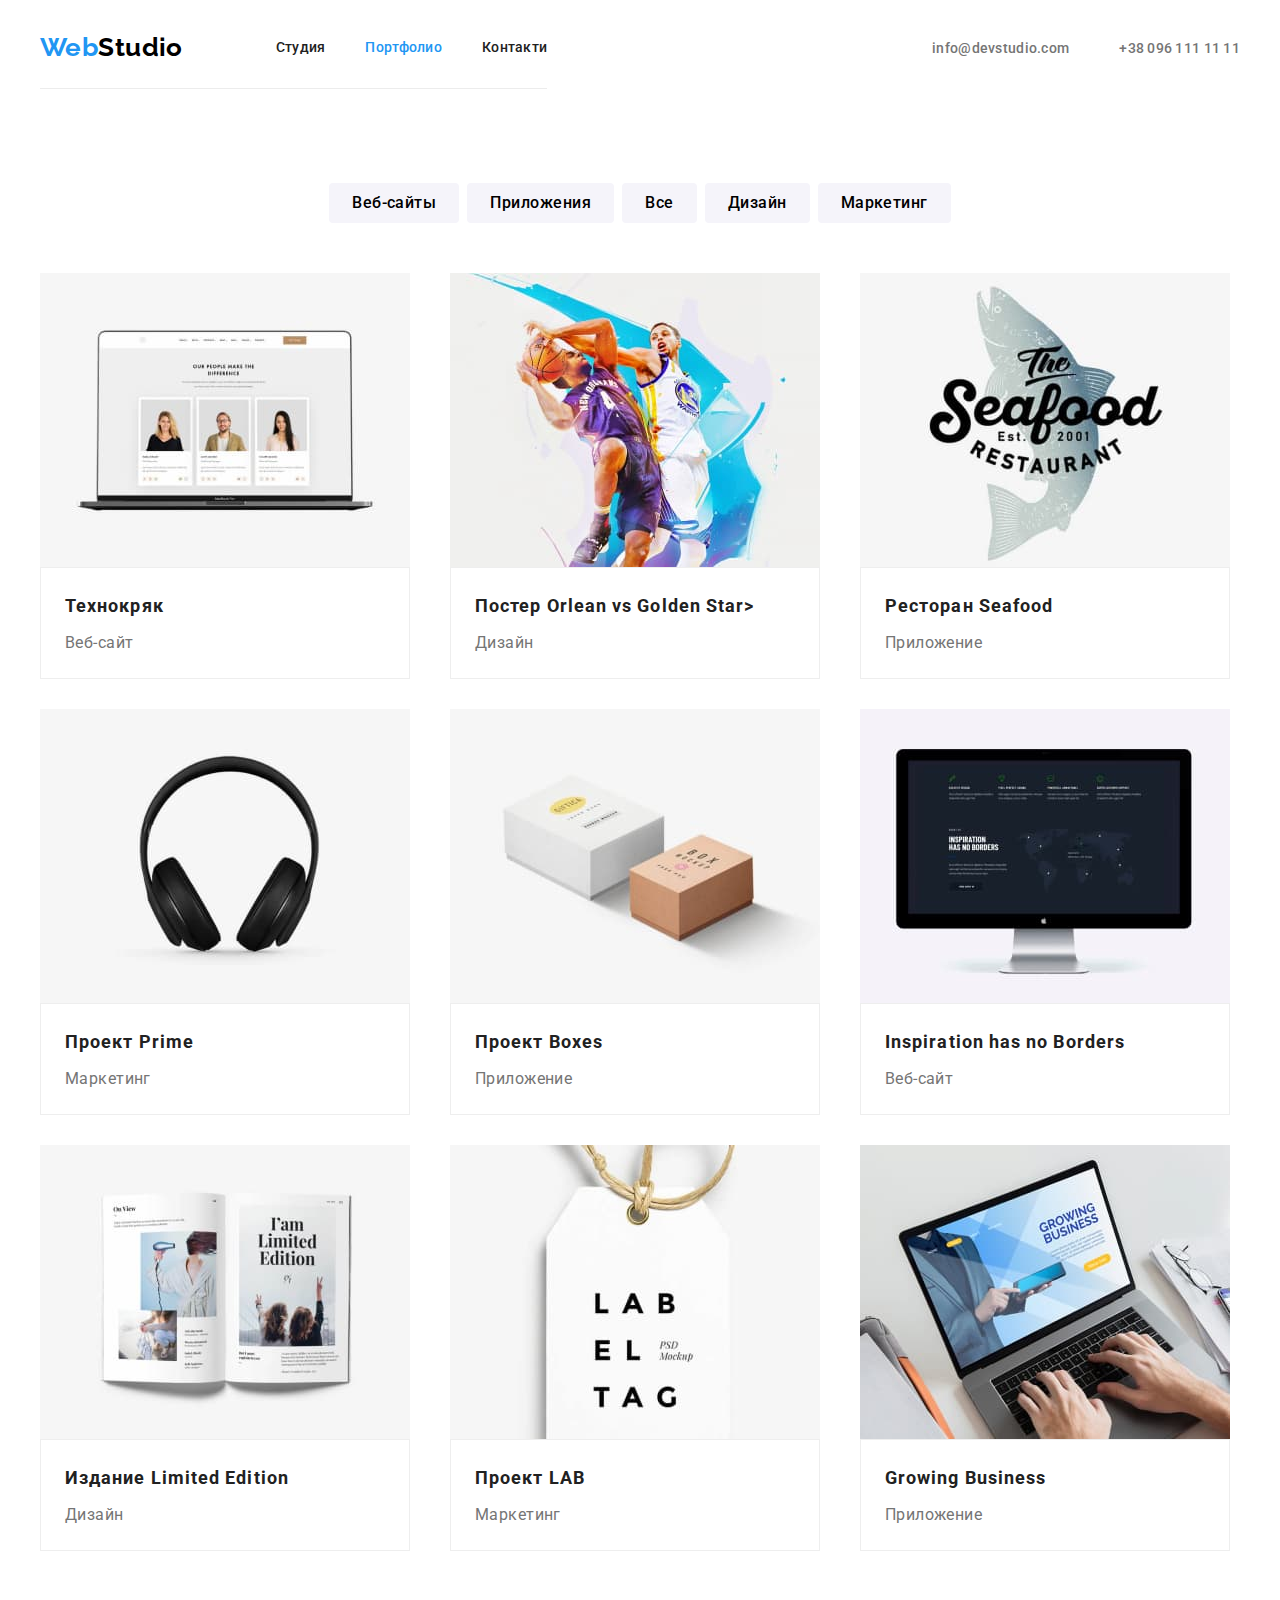
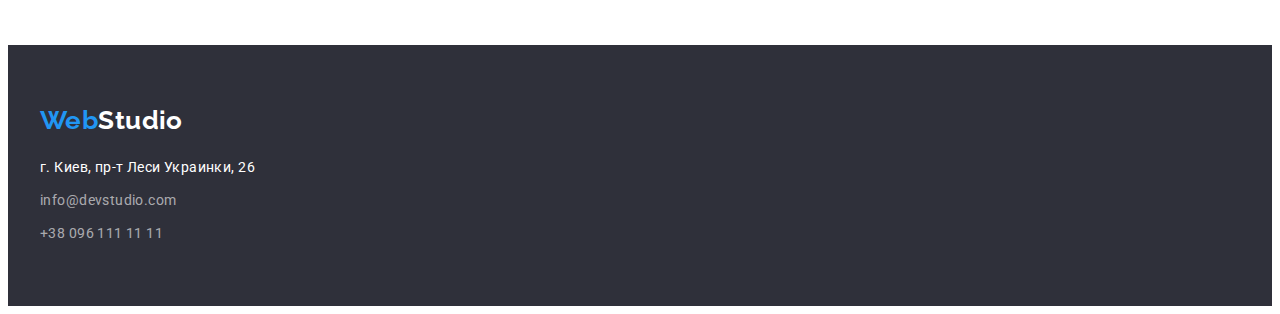
==== portfolio.html @ 9625bd76 "создает фоновьіе изображения" ====
<!DOCTYPE html>
<html lang="ru">
  <head>
    <meta charset="UTF-8" />
    <meta http-equiv="X-UA-Compatible" content="IE=edge" />
    <meta name="viewport" content="width=, initial-scale=1.0" />
    <title>Портфоліо</title>
    <link
      href="https://fonts.googleapis.com/css2?family=Raleway:wght@700&family=Roboto:wght@400;500;700;900&display=swap"
      rel="stylesheet"
    />
    <link
      rel="stylesheet"
      href="https://cdnjs.cloudflare.com/ajax/libs/modern-normalize/1.1.0/modern-normalize.min.css"
      integrity="sha512-wpPYUAdjBVSE4KJnH1VR1HeZfpl1ub8YT/NKx4PuQ5NmX2tKuGu6U/JRp5y+Y8XG2tV+wKQpNHVUX03MfMFn9Q=="
      crossorigin="anonymous"
      referrerpolicy="no-referrer"
    />
    <link rel="stylesheet" href="./css/styles.css" />
  </head>

  <body>
    <!--навігація сайту-->

    <header>
      <div class="container main-nav">
        <nav class="header">
          <a href="/" class="logo">Web<span class="logo-dark">Studio</span> </a>
          <ul class="site-nav list">
            <li class="item"><a href="./index.html" class="link">Студия</a></li>
            <li class="item">
              <a href="./portfolio.html" class="link current">Портфолио</a>
            </li>
            <li class="item"><a href="#" class="link">Контакти</a></li>
          </ul>
        </nav>

        <ul class="contacts list">
          <li class="item">
            <a href="mailto:info@devstudio.com" class="link"
              >info@devstudio.com</a
            >
          </li>
          <li class="item">
            <a href="tel:+380961111111" class="link">+38 096 111 11 11</a>
          </li>
        </ul>
      </div>
    </header>

    <main>
      <section class="section">
        <div class="container">
          <h1 class="visually-hidden">Портфолио</h1>
          <ul class="button-list list">
            <li class="button-item">
              <button type="button" class="button">Веб-сайты</button>
            </li>
            <li class="button-item">
              <button type="button" class="button">Приложения</button>
            </li>
            <li class="button-item">
              <button type="button" class="button">Все</button>
            </li>
            <li class="button-item">
              <button type="button" class="button">Дизайн</button>
            </li>
            <li class="button-item">
              <button type="button" class="button">Маркетинг</button>
            </li>
          </ul>

          <ul class="gallery list">
            <li class="card-item">
              <article class="card">
                <a href="">
                  <img src="./images/techno.jpg" alt="Ноутбук" width="370" />
                  <div class="card-text">
                    <h2 class="gallery-title">Технокряк</h2>
                    <p class="gallery-item">Веб-сайт</p>
                  </div>
                </a>
              </article>
            </li>

            <li class="card-item">
              <article class="card">
                <a href=""
                  ><img
                    src="./images/poster.jpg"
                    alt="Парни играют в баскетбол"
                    width="370"
                  />
                  <div class="card-text">
                    <h2 class="gallery-title">
                      Постер<span lang="en"> Orlean vs Golden Star></span>
                    </h2>
                    <p class="gallery-item">Дизайн</p>
                  </div>
                </a>
              </article>
            </li>

            <li class="card-item">
              <article class="card">
                <a href="">
                  <img src="./images/restoran.jpg" alt="Рыбка" width="370" />
                  <div class="card-text">
                    <h2 class="gallery-title">
                      Ресторан <span lang="en"> Seafood </span>
                    </h2>
                    <p class="gallery-item">Приложение</p>
                  </div>
                </a>
              </article>
            </li>

            <li class="card-item">
              <article class="card">
                <a href="">
                  <img src="./images/prime.jpg" alt="Наушники" width="370" />
                  <div class="card-text">
                    <h2 class="gallery-title">
                      Проект <span lang="en"> Prime </span>
                    </h2>
                    <p class="gallery-item">Маркетинг</p>
                  </div>
                </a>
              </article>
            </li>

            <li class="card-item">
              <article class="card">
                <a href="">
                  <img src="./images/boxes.jpg" alt="Коробки" width="370" />
                  <div class="card-text">
                    <h2 class="gallery-title">
                      Проект <span lang="en">Boxes</span>
                    </h2>
                    <p class="gallery-item">Приложение</p>
                  </div>
                </a>
              </article>
            </li>

            <li class="card-item">
              <article class="card">
                <a href="">
                  <img
                    src="./images/inspiration.jpg"
                    alt="Монитор"
                    width="370"
                  />
                  <div class="card-text">
                    <h2 class="gallery-title" lang="en">
                      Inspiration has no Borders
                    </h2>
                    <p class="gallery-item">Веб-сайт</p>
                  </div>
                </a>
              </article>
            </li>

            <li class="card-item">
              <article class="card">
                <a href="">
                  <img src="./images/limited.jpg" alt="Журнал" width="370" />
                  <div class="card-text">
                    <h2 class="gallery-title">
                      Издание <span lang="en">Limited Edition </span>
                    </h2>
                    <p class="gallery-item">Дизайн</p>
                  </div>
                </a>
              </article>
            </li>

            <li class="card-item">
              <article class="card">
                <a href="">
                  <img src="./images/lab.jpg" alt="Этикетка" width="370" />
                  <div class="card-text">
                    <h2 class="gallery-title">
                      Проект <span lang="en">LAB</span>
                    </h2>
                    <p class="gallery-item">Маркетинг</p>
                  </div>
                </a>
              </article>
            </li>

            <li class="card-item">
              <article class="card">
                <a href="">
                  <img src="./images/growing.jpg" alt="Ноутбук" width="370" />
                  <div class="card-text">
                    <h2 class="gallery-title" lang="en">Growing Business</h2>
                    <p class="gallery-item">Приложение</p>
                  </div>
                </a>
              </article>
            </li>
          </ul>
        </div>
      </section>
    </main>

    <!--футер контактні дані-->
    <footer class="footer">
      <div class="container">
        <a href="/" class="logo-footer"
          >Web<span class="logo-light">Studio</span></a
        >
        <address>
          <ul class="list">
            <li class="address-item">
              <a class="map" href=""> г. Киев, пр-т Леси Украинки, 26</a>
            </li>
            <li class="address-item">
              <a class="link-footer" href="mailto:info@devstudio.com"
                >info@devstudio.com</a
              >
            </li>
            <li class="address-item">
              <a class="link-footer" href="tel:+380961111111"
                >+38 096 111 11 11</a
              >
            </li>
          </ul>
        </address>
      </div>
    </footer>
  </body>
</html>
---- css/styles.css ----
:root {
  --primary-color-text: #757575;
  --color-accent: #2196f3;
  --color-title: #212121;
  --bgc-dark: #2f303a;
  --bgc-light: #f5f4fa;
  --bgc-wight: #ffffff;
  --backdown-tipical: 94px;
  --card-set-gap: 30px;
}

body {
  font-family: "Roboto", sans-serif;
  color: var(--primary-color-text);
  font-size: 14px;
  line-height: 1.71;
  letter-spacing: 0.03em;
}

/*---- утилитьі------*/
.list {
  list-style: none;
  text-decoration: none;
}

a {
  text-decoration: none;
  display: inline-block;
}

h1,
h2,
h3,
li,
p {
  margin: 0;
}

ul {
  margin: 0;
  padding-left: 0;
}

img {
  display: block;
  max-width: 100%;
  height: auto;
}

/*-----header ------ */

.container {
  width: 1200px;
  padding-left: 15px;
  padding-right: 15px;
  margin-left: auto;
  margin-right: auto;
}

.section {
  padding-top: var(--backdown-tipical);
  padding-bottom: var(--backdown-tipical);
}

.logo {
  font-family: "Raleway";
  font-weight: 700;
  font-size: 26px;
  line-height: 1.19;

  padding-top: 24px;
  padding-bottom: 25px;
  margin-right: 93px;

  display: inline-block;

  color: var(--color-accent);
}

.logo-dark {
  color: #000000;
}

.header .link.current {
  color: var(--color-accent);
}

.header {
  display: flex;
  margin-right: auto;
  border-bottom: 1px solid #ececec;
}

.main-nav,
.site-nav {
  display: flex;
  align-items: center;
}

.site-nav .item:not(:last-child) {
  margin-right: 40px;
}

.site-nav .link {
  font-weight: 500;
  font-size: 14px;
  line-height: 1.2;
  letter-spacing: 0.02em;
  color: var(--color-title);
}

.site-nav .link:hover,
.site-nav .link:focus {
  color: var(--color-accent);
}

.contacts {
  display: flex;
  align-items: center;
}

.contacts .item:not(:last-child) {
  margin-right: 50px;
}

.contacts .item {
  /* vertical-align: sub; */
  align-items: center;
}

.contacts .link {
  display: inline-flex;
  /* align-items: center; */
  /* vertical-align: sub; */

  font-weight: 500;
  font-size: 14px;
  line-height: 1.14;
  letter-spacing: 0.02em;

  color: var(--primary-color-text);
}

.contacts .link:hover,
.contacts .link:focus {
  color: var(--color-accent);
}

.icon-mail::before {
  content: "";
  width: 16px;
  height: 12px;
  margin-right: 10px;
  background-image: url(../images/mail.svg);
  background-size: contain;
}

.icon-tel::before {
  content: "";
  width: 10px;
  height: 16px;
  margin-right: 9px;
  background-image: url(../images/tel.svg);
  background-size: contain;
}
/*-----HERO------------*/
.hero {
  background-color: var(--bgc-dark);
  text-align: center;
  padding-top: 200px;
  padding-bottom: 200px;
  background-image: linear-gradient(
      to right,
      rgba(47, 48, 58, 0.4),
      rgba(47, 48, 58, 0.4)
    ),
    url("../images/hero-img.jpg ");
  background-position: center;
  background-size: cover;
}

.hero-title {
  font-weight: 900;
  font-size: 44px;
  line-height: 1.36;
  letter-spacing: 0.06em;
  text-transform: uppercase;

  width: 696px;
  margin: auto;

  color: #ffffff;
}

.btn {
  background: var(--color-accent);
  border: 1px solid transparent;

  font-weight: 700;
  font-size: 16px;
  line-height: 1.87;
  letter-spacing: 0.06em;

  min-width: 200px;
  height: 50px;
  box-shadow: 0px 4px 4px rgba(0, 0, 0, 0.15);
  border-radius: 4px;
  padding: 10px 34px;
  margin-top: 30px;

  color: #ffffff;
  cursor: pointer;
}

.btn:hover,
.btn:focus {
  background-color: rgb(24, 140, 232);
}

.section-title {
  font-weight: 700;
  font-size: 36px;
  line-height: 1.17;
  letter-spacing: 0.03em;
  text-align: center;
  margin-bottom: 50px;

  color: var(--color-title);
}

.work {
  /* margin-top: 50px; */
  display: flex;
  /* margin-left: -30px;
  margin-top: -30px; */
}

.work-item {
  margin-right: 30px;
}

.visually-hidden {
  position: absolute;
  clip: rect(0 0 0 0);
  width: 1px;
  height: 1px;
  margin: -1px;
  border: 0;
  padding: 0;
}

/*-------- preference -----------*/
.preference {
  padding-left: 0;
  display: flex;
  justify-content: space-between;
}

.no-padding {
  padding-top: calc(-1 * var(--backdown-tipical));
}

.preference-title {
  font-weight: 700;
  font-size: 14px;
  line-height: 1.14;
  text-transform: uppercase;
  padding-bottom: 10px;

  color: var(--color-title);
}

.preference-title::before {
  display: block;
  content: "";
  height: 120px;
  background-size: 70px;
  background-position: center;
  background-repeat: no-repeat;
  margin-bottom: 30px;
  background-color: #f5f4fa;
}

.icon-antenna::before {
  background-image: url(../images/antenna-1.svg);
}

.icon-clock::before {
  background-image: url(../images/clock.svg);
}

.icon-vect::before {
  background-image: url(../images/Vector.svg);
}

.icon-astr::before {
  background-image: url(../images/astronaut.svg);
}

.preference-item {
  max-width: 270px;
}

/*-------- team ------------*/

.team {
  /* text-align: center; */
  display: flex;
}

.team > .teacher:not(:last-child) {
  margin-right: 30px;
  /* flex-basis: calc(100% / 4 - var(--card-set-gap)); */
}

.team-section {
  background-color: #f5f4fa;
}

.team-title {
  font-weight: 500;
  font-size: 16px;
  line-height: 1.18;
  letter-spacing: 0.03em;

  color: var(--color-title);
}

.team-item {
  font-size: 16px;
  line-height: 1.18;
  letter-spacing: 0.03em;

  color: var(--primary-color-text);

  margin-top: 10px;
  /* margin-bottom: 16px; */
}

/* .team-item::after {
  display: block;
  content: "";
  height: 44px;
  background-color: orchid;
} */

.icon-fb::after {
  background-image: url(../images/);
}

.team-text {
  padding-top: var(--card-set-gap);
  padding-bottom: var(--card-set-gap);
}

/*-------- footer ---------*/

.footer {
  background-color: var(--bgc-dark);
  padding-top: 60px;
  padding-bottom: 60px;
}

.logo-light {
  color: #ffffff;
}

.logo-footer {
  font-family: "Raleway";
  font-weight: 700;
  font-size: 26px;
  line-height: 1.19;

  display: inline-block;
  color: var(--color-accent);
  margin-bottom: 20px;
}

address {
  font-style: normal;
}

.map {
  color: #ffffff;
}

.address-item {
  margin-bottom: 9px;
}

.address-item:last-child {
  margin-bottom: 0;
}

.link-footer {
  color: rgba(255, 255, 255, 0.6);
}

.link-footer:hover,
.link-footer:focus {
  color: #ffffff;
}

/*-------- portfolio ---------*/

.button {
  font-family: "Roboto", sans-serif;
  font-weight: 500;
  font-size: 16px;
  line-height: 1.63;
  letter-spacing: 0.03em;

  border: 1px solid transparent;
  border-radius: 4px;
  min-width: 73px;
  padding: 6px 22px;
  background: #f5f4fa;

  cursor: pointer;
}

.button:hover,
.button:focus {
  background: #2196f3;
  color: #ffffff;
}

.button-item {
  margin-right: 8px;
}

.button-item:last-child {
  margin-right: 0;
}

.button-list {
  display: flex;
  flex-wrap: wrap;
  justify-content: center;
  margin-bottom: 50px;
}

.gallery-title {
  font-weight: 700;
  font-size: 18px;
  line-height: 2;

  letter-spacing: 0.06em;

  color: var(--color-title);
}
.gallery-item {
  font-size: 16px;
  line-height: 1.88;
  margin-top: 4px;

  color: var(--primary-color-text);
}

.gallery {
  padding: 0;
  margin: 0;
  list-style: none;
  margin-top: calc(-1 * var(--card-set-gap));
  margin-right: calc(-1 * var(--card-set-gap));

  display: flex;
  flex-wrap: wrap;
}

.gallery > .card-item {
  margin-right: var(--card-set-gap);
  margin-top: var(--card-set-gap);
  flex-basis: calc(100% / 3 - var(--card-set-gap));
}

/* .card-list:nth-child(3n) {
  margin-right: 0px;
} */

.card-text {
  padding-top: 20px;
  padding-right: 24px;
  padding-bottom: 20px;
  padding-left: 24px;
  border: 1px solid #eeeeee;
}
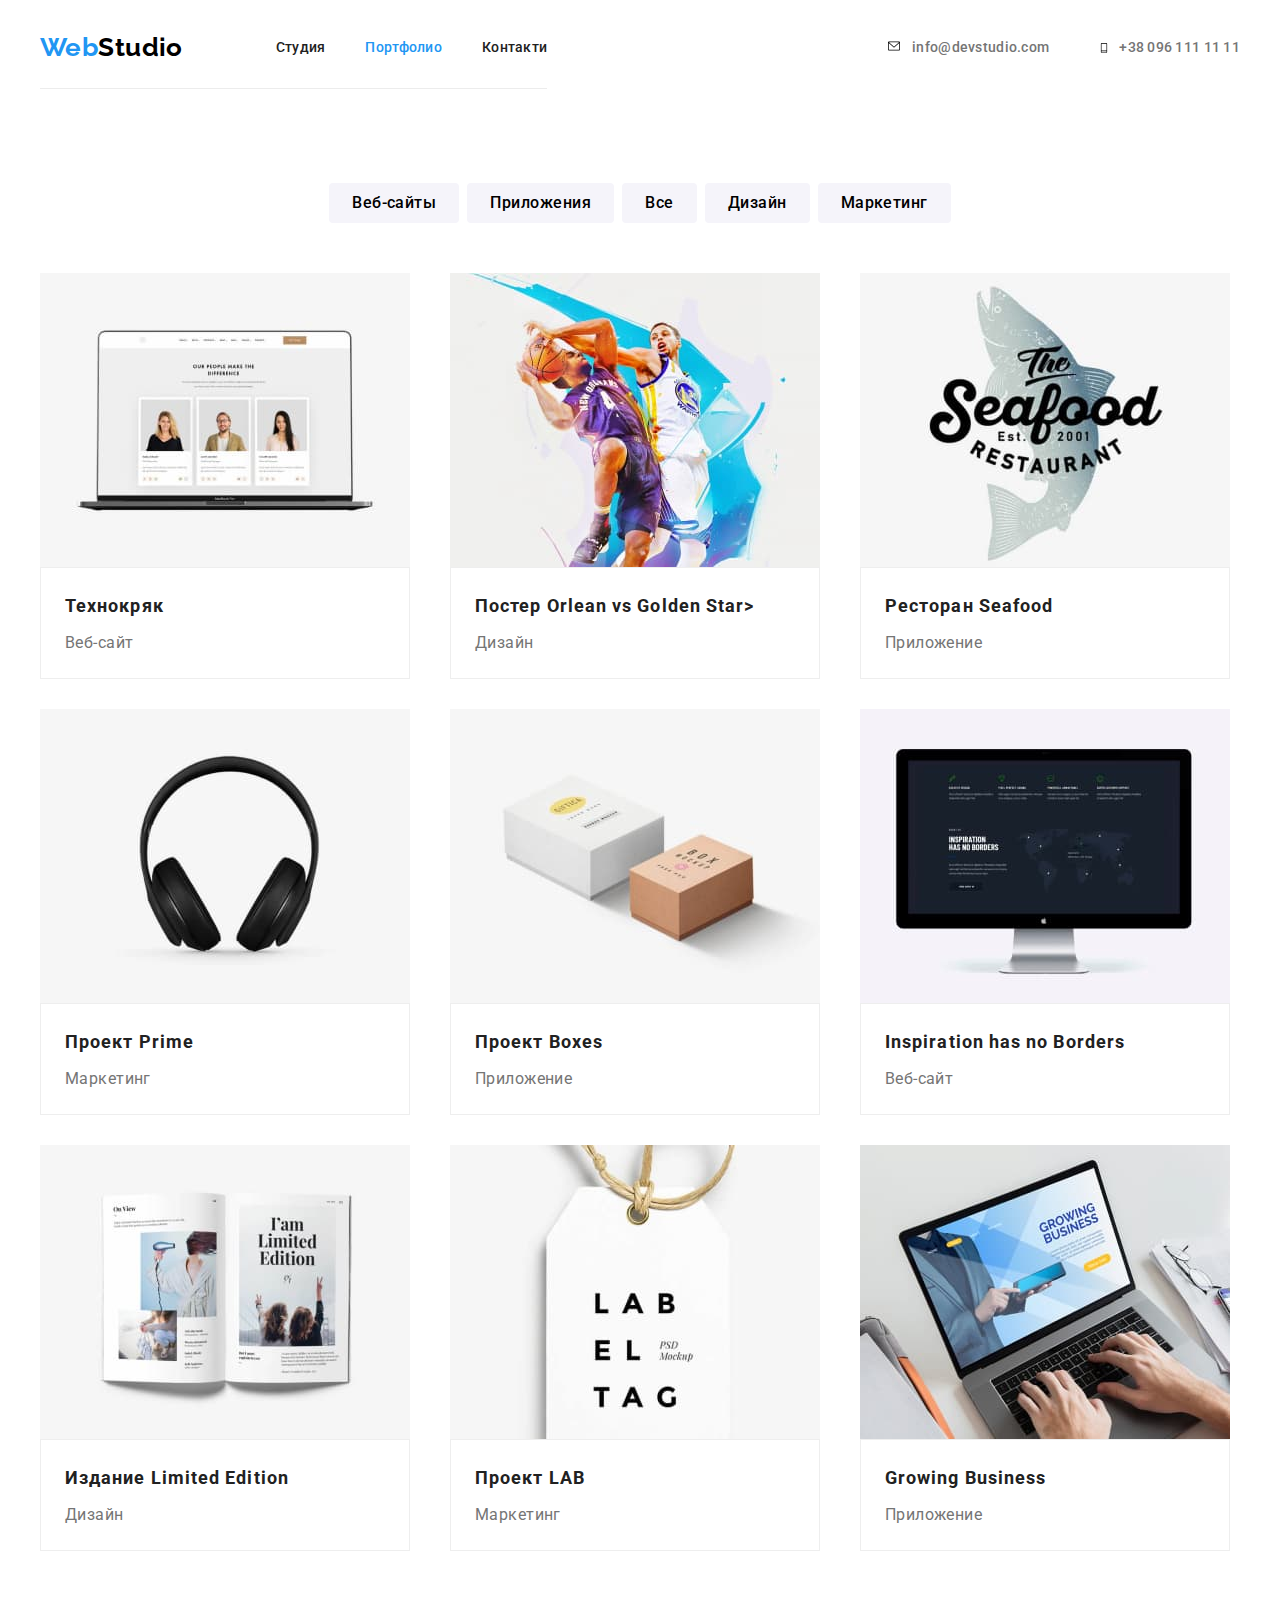
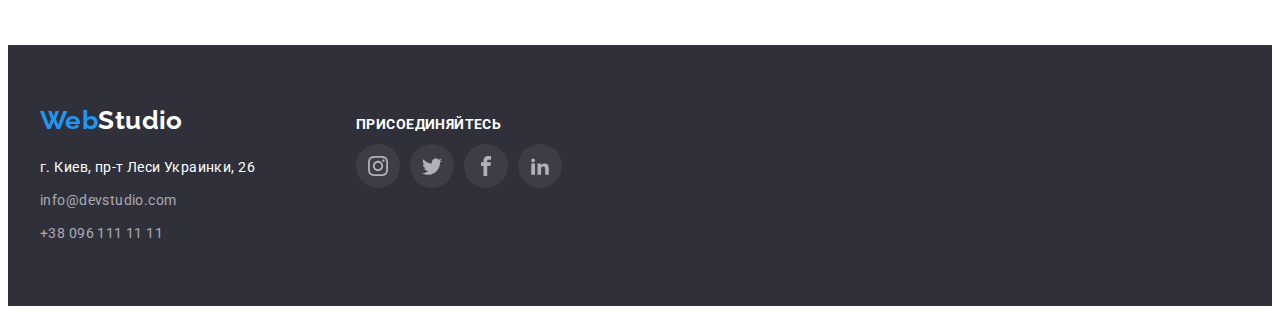
==== commit e5ae9c23: "создает декоративньіе элементьі" ====
--- a/portfolio.html
+++ b/portfolio.html
@@ -27,7 +27,9 @@
         <nav class="header">
           <a href="/" class="logo">Web<span class="logo-dark">Studio</span> </a>
           <ul class="site-nav list">
-            <li class="item"><a href="./index.html" class="link">Студия</a></li>
+            <li class="item">
+              <a href="./index.html" class="link">Студия</a>
+            </li>
             <li class="item">
               <a href="./portfolio.html" class="link current">Портфолио</a>
             </li>
@@ -36,13 +38,21 @@
         </nav>
 
         <ul class="contacts list">
-          <li class="item">
-            <a href="mailto:info@devstudio.com" class="link"
-              >info@devstudio.com</a
+          <li class="icon-item">
+            <a href="mailto:info@devstudio.com" class="link">
+              <svg class="icon-img" width="16" height="12">
+                <use href="./images/icons.svg#icon-mail"></use>
+              </svg>
+              info@devstudio.com</a
             >
           </li>
-          <li class="item">
-            <a href="tel:+380961111111" class="link">+38 096 111 11 11</a>
+          <li class="icon-item">
+            <a href="tel:+380961111111" class="link">
+              <svg class="icon-img" width="10" height="16">
+                <use href="./images/icons.svg#icon-tel"></use>
+              </svg>
+              +38 096 111 11 11</a
+            >
           </li>
         </ul>
       </div>
@@ -208,26 +218,71 @@
     <!--футер контактні дані-->
     <footer class="footer">
       <div class="container">
-        <a href="/" class="logo-footer"
-          >Web<span class="logo-light">Studio</span></a
-        >
-        <address>
-          <ul class="list">
-            <li class="address-item">
-              <a class="map" href=""> г. Киев, пр-т Леси Украинки, 26</a>
-            </li>
-            <li class="address-item">
-              <a class="link-footer" href="mailto:info@devstudio.com"
-                >info@devstudio.com</a
-              >
-            </li>
-            <li class="address-item">
-              <a class="link-footer" href="tel:+380961111111"
-                >+38 096 111 11 11</a
-              >
-            </li>
-          </ul>
-        </address>
+        <div class="footer-soc">
+          <a href="/" class="logo-footer"
+            >Web<span class="logo-light">Studio</span></a
+          >
+          <address>
+            <ul class="list">
+              <li class="address-item">
+                <a class="map footer-margin" href="">
+                  г. Киев, пр-т Леси Украинки, 26</a
+                >
+              </li>
+              <li class="address-item">
+                <a
+                  class="link-footer footer-margin"
+                  href="mailto:info@devstudio.com"
+                  >info@devstudio.com</a
+                >
+              </li>
+              <li class="address-item">
+                <a class="link-footer" href="tel:+380961111111"
+                  >+38 096 111 11 11</a
+                >
+              </li>
+            </ul>
+          </address>
+        </div>
+
+        <div class="container soc-list">
+          <div>
+            <h4 class="join">Присоединяйтесь</h4>
+            <ul class="masters-soc-list">
+              <li class="masters-soc-item list">
+                <a href="" class="masters-soc-link">
+                  <svg class="masters-soc-icon" width="20" height="20">
+                    <use href="./images/icons.svg#icon-instagram"></use>
+                  </svg>
+                </a>
+              </li>
+
+              <li class="masters-soc-item list">
+                <a href="" class="masters-soc-link">
+                  <svg class="masters-soc-icon" width="20" height="20">
+                    <use href="./images/icons.svg#icon-twitter1"></use>
+                  </svg>
+                </a>
+              </li>
+
+              <li class="masters-soc-item list">
+                <a href="" class="masters-soc-link">
+                  <svg class="masters-soc-icon" width="20" height="20">
+                    <use href="./images/icons.svg#icon-facebook1"></use>
+                  </svg>
+                </a>
+              </li>
+
+              <li class="masters-soc-item list">
+                <a href="" class="masters-soc-link">
+                  <svg class="masters-soc-icon" width="20" height="20">
+                    <use href="./images/icons.svg#icon-linkedin"></use>
+                  </svg>
+                </a>
+              </li>
+            </ul>
+          </div>
+        </div>
       </div>
     </footer>
   </body>
--- a/css/styles.css
+++ b/css/styles.css
@@ -117,19 +117,15 @@
 .contacts {
   display: flex;
   align-items: center;
-}
-
-.contacts .item:not(:last-child) {
+  justify-content: center;
+}
+
+.contacts .icon-item:not(:last-child) {
   margin-right: 50px;
 }
 
-.contacts .item {
-  /* vertical-align: sub; */
-  align-items: center;
-}
-
 .contacts .link {
-  display: inline-flex;
+  display: flex;
   /* align-items: center; */
   /* vertical-align: sub; */
 
@@ -140,29 +136,23 @@
 
   color: var(--primary-color-text);
 }
-
 .contacts .link:hover,
 .contacts .link:focus {
   color: var(--color-accent);
 }
 
-.icon-mail::before {
-  content: "";
-  width: 16px;
-  height: 12px;
+.icon-img {
+  display: flex;
+  align-items: center;
+  justify-content: center;
+
   margin-right: 10px;
-  background-image: url(../images/mail.svg);
-  background-size: contain;
-}
-
-.icon-tel::before {
-  content: "";
-  width: 10px;
-  height: 16px;
-  margin-right: 9px;
-  background-image: url(../images/tel.svg);
-  background-size: contain;
-}
+}
+
+.icon-link:hover .icon-img {
+  fill: var(--color-accent);
+}
+
 /*-----HERO------------*/
 .hero {
   background-color: var(--bgc-dark);
@@ -270,42 +260,33 @@
   color: var(--color-title);
 }
 
-.preference-title::before {
-  display: block;
-  content: "";
-  height: 120px;
-  background-size: 70px;
-  background-position: center;
-  background-repeat: no-repeat;
-  margin-bottom: 30px;
-  background-color: #f5f4fa;
-}
-
-.icon-antenna::before {
-  background-image: url(../images/antenna-1.svg);
-}
-
-.icon-clock::before {
-  background-image: url(../images/clock.svg);
-}
-
-.icon-vect::before {
-  background-image: url(../images/Vector.svg);
-}
-
-.icon-astr::before {
-  background-image: url(../images/astronaut.svg);
-}
-
 .preference-item {
   max-width: 270px;
 }
 
+.preference-icon {
+  display: flex;
+  align-items: center;
+  justify-content: center;
+
+  background-color: var(--bgc-light);
+  height: 120px;
+  max-width: 270px;
+  margin-bottom: 30px;
+  border-radius: 4px;
+}
+
 /*-------- team ------------*/
 
 .team {
-  /* text-align: center; */
-  display: flex;
+  display: flex;
+}
+
+.teacher {
+  background-color: #ffffff;
+  box-shadow: 0px 1px 3px rgba(0, 0, 0, 0.12), 0px 1px 1px rgba(0, 0, 0, 0.14),
+    0px 2px 1px rgba(0, 0, 0, 0.2);
+  border-radius: 0px 0px 4px 4px;
 }
 
 .team > .teacher:not(:last-child) {
@@ -337,20 +318,42 @@
   /* margin-bottom: 16px; */
 }
 
-/* .team-item::after {
-  display: block;
-  content: "";
-  height: 44px;
-  background-color: orchid;
-} */
-
-.icon-fb::after {
-  background-image: url(../images/);
-}
-
 .team-text {
   padding-top: var(--card-set-gap);
   padding-bottom: var(--card-set-gap);
+  padding-right: 32px;
+  padding-left: 32px;
+  text-align: center;
+}
+
+.masters-soc-list {
+  display: flex;
+  justify-content: center;
+  margin-top: 16px;
+}
+
+.masters-soc-item + .masters-soc-item {
+  margin-left: 10px;
+}
+
+.masters-soc-link {
+  display: flex;
+  align-items: center;
+  justify-content: center;
+
+  width: 44px;
+  height: 44px;
+  border-radius: 50%;
+  color: #afb1b8;
+}
+
+.masters-soc-icon {
+  fill: currentColor;
+}
+
+.masters-soc-link:hover {
+  color: #ffffff;
+  background-color: var(--color-accent);
 }
 
 /*-------- footer ---------*/
@@ -378,6 +381,7 @@
 
 address {
   font-style: normal;
+  width: 231px;
 }
 
 .map {
@@ -401,6 +405,64 @@
   color: #ffffff;
 }
 
+.join {
+  line-height: 1.14px;
+  letter-spacing: 0.03em;
+  text-transform: uppercase;
+  color: #ffffff;
+
+  /* padding-top: 12px; */
+}
+
+.footer .container {
+  display: flex;
+}
+
+.soc-list {
+  margin-left: 70px;
+}
+.masters-soc-link {
+  background-color: #ffffff10;
+}
+
+/* ------------ client ---- */
+
+.client-list {
+  display: flex;
+}
+
+.client-title {
+  margin-bottom: 50px;
+  text-align: center;
+
+  font-size: 36px;
+  line-height: 1.17;
+  text-align: center;
+  letter-spacing: 0.03em;
+
+  color: var(--color-title);
+}
+.client-item {
+  display: block;
+  align-items: center;
+  justify-content: center;
+  padding: 16px 32px;
+  border: 1px solid #afb1b8;
+  border-radius: 4px;
+  fill: #afb1b8;
+
+  width: 170px;
+  height: 92px;
+}
+
+.client-item:hover {
+  fill: var(--color-accent);
+  border-color: var(--color-accent);
+}
+
+.client-item:not(:last-child) {
+  margin-right: 30px;
+}
 /*-------- portfolio ---------*/
 
 .button {
@@ -427,6 +489,12 @@
 
 .button-item {
   margin-right: 8px;
+}
+
+.button-item:hover,
+.button-item:focus {
+  box-shadow: 0px 3px 1px rgba(0, 0, 0, 0.1), 0px 1px 2px rgba(0, 0, 0, 0.08),
+    0px 2px 2px rgba(0, 0, 0, 0.12);
 }
 
 .button-item:last-child {
@@ -474,9 +542,10 @@
   flex-basis: calc(100% / 3 - var(--card-set-gap));
 }
 
-/* .card-list:nth-child(3n) {
-  margin-right: 0px;
-} */
+.gallery > .card-item:hover {
+  box-shadow: 0px 1px 1px rgba(0, 0, 0, 0.12), 0px 4px 4px rgba(0, 0, 0, 0.06),
+    1px 4px 6px rgba(0, 0, 0, 0.16);
+}
 
 .card-text {
   padding-top: 20px;
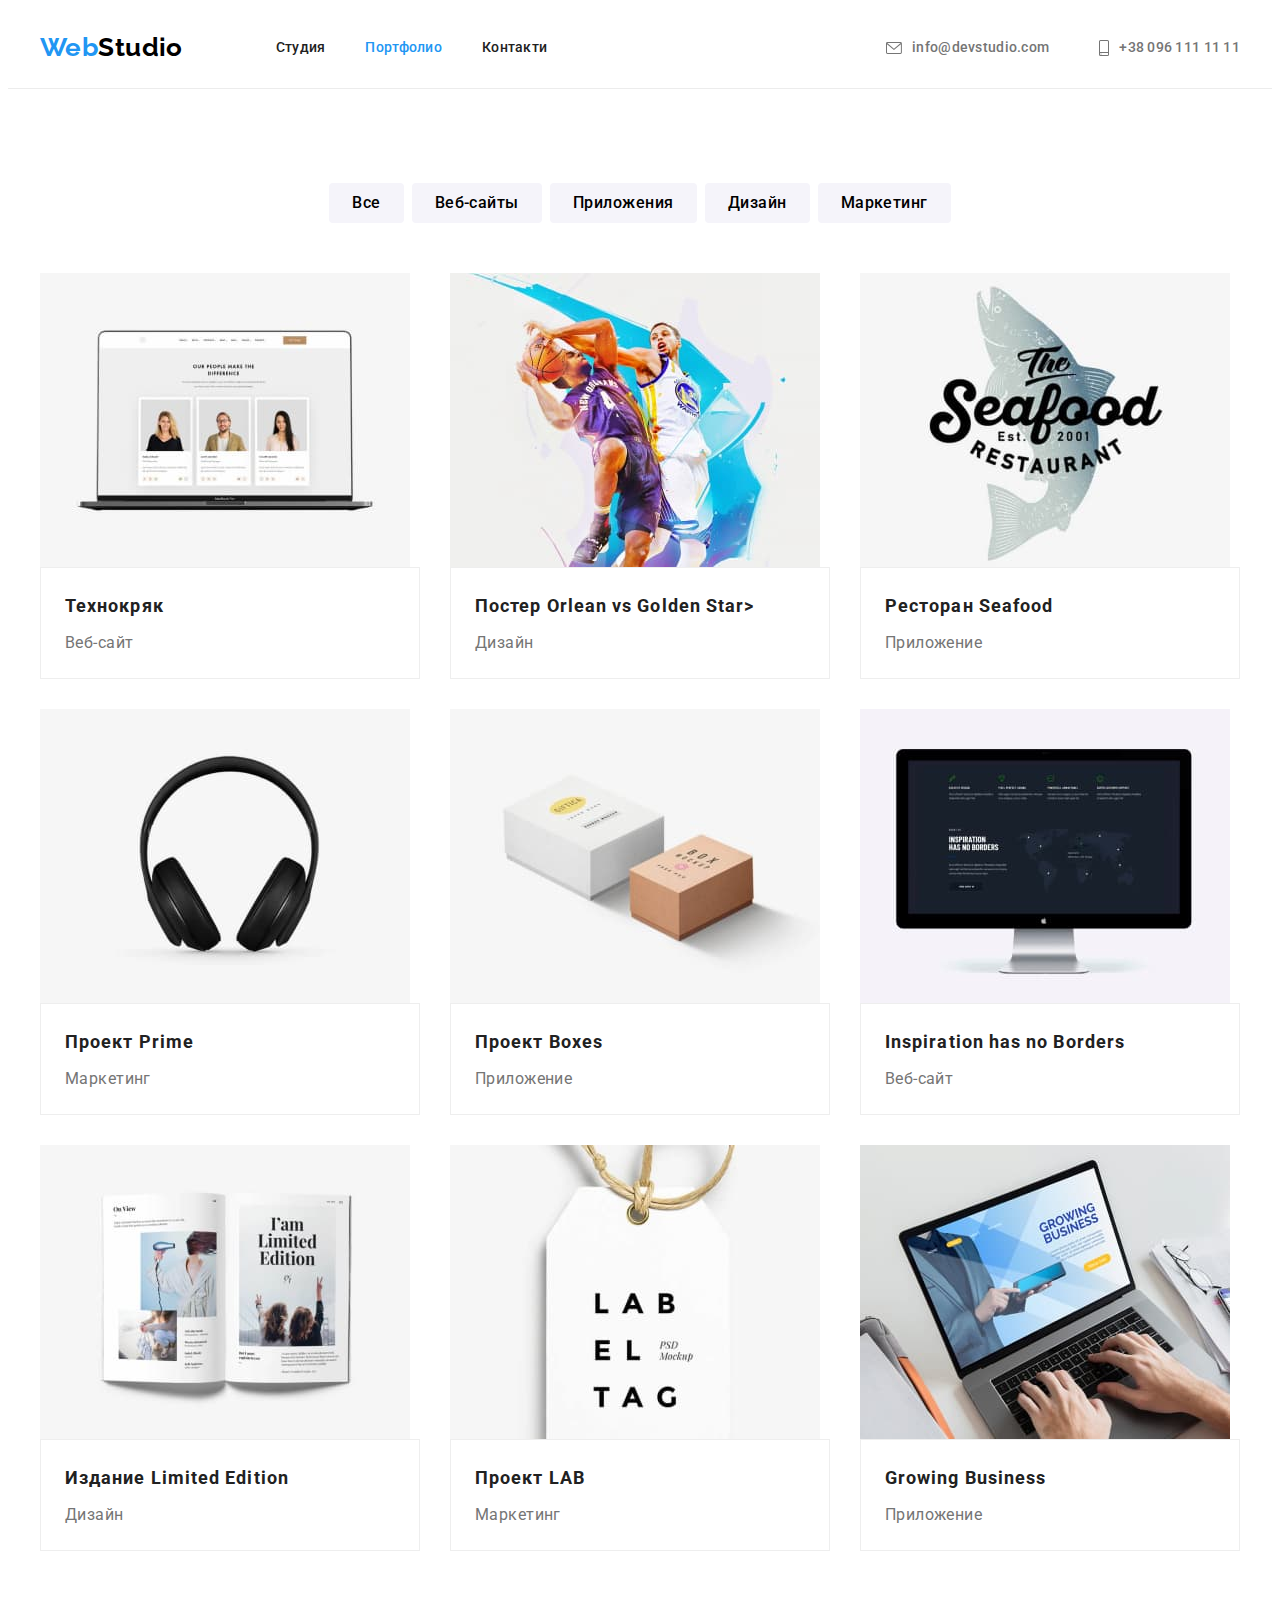
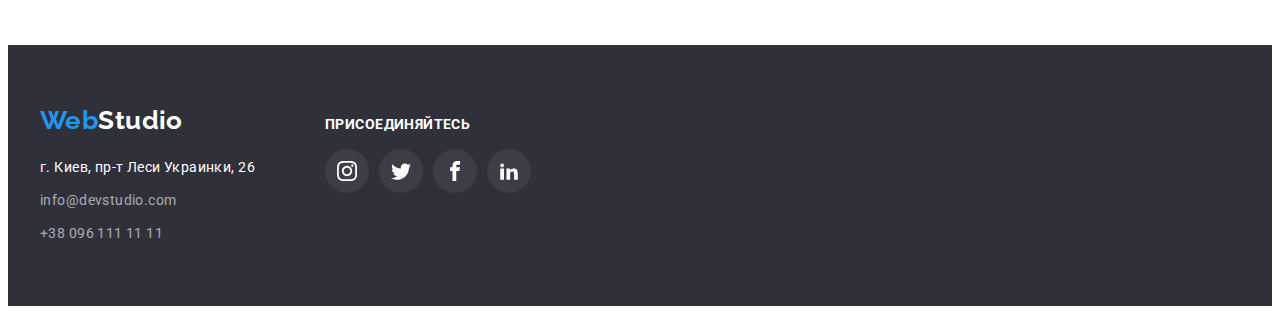
==== commit 6f84f749: "устанавливает правильньій ховер" ====
--- a/portfolio.html
+++ b/portfolio.html
@@ -22,7 +22,7 @@
   <body>
     <!--навігація сайту-->
 
-    <header>
+    <header class="header-bordrer">
       <div class="container main-nav">
         <nav class="header">
           <a href="/" class="logo">Web<span class="logo-dark">Studio</span> </a>
@@ -39,7 +39,7 @@
 
         <ul class="contacts list">
           <li class="icon-item">
-            <a href="mailto:info@devstudio.com" class="link">
+            <a href="mailto:info@devstudio.com" class="icon-link link">
               <svg class="icon-img" width="16" height="12">
                 <use href="./images/icons.svg#icon-mail"></use>
               </svg>
@@ -47,7 +47,7 @@
             >
           </li>
           <li class="icon-item">
-            <a href="tel:+380961111111" class="link">
+            <a href="tel:+380961111111" class="icon-link link">
               <svg class="icon-img" width="10" height="16">
                 <use href="./images/icons.svg#icon-tel"></use>
               </svg>
@@ -64,15 +64,15 @@
           <h1 class="visually-hidden">Портфолио</h1>
           <ul class="button-list list">
             <li class="button-item">
+              <button type="button" class="button">Все</button>
+            </li>
+            <li class="button-item">
               <button type="button" class="button">Веб-сайты</button>
             </li>
             <li class="button-item">
               <button type="button" class="button">Приложения</button>
             </li>
             <li class="button-item">
-              <button type="button" class="button">Все</button>
-            </li>
-            <li class="button-item">
               <button type="button" class="button">Дизайн</button>
             </li>
             <li class="button-item">
@@ -83,7 +83,7 @@
           <ul class="gallery list">
             <li class="card-item">
               <article class="card">
-                <a href="">
+                <a href="" class="card-link">
                   <img src="./images/techno.jpg" alt="Ноутбук" width="370" />
                   <div class="card-text">
                     <h2 class="gallery-title">Технокряк</h2>
@@ -95,8 +95,8 @@
 
             <li class="card-item">
               <article class="card">
-                <a href=""
-                  ><img
+                <a href="" class="card-link">
+                  <img
                     src="./images/poster.jpg"
                     alt="Парни играют в баскетбол"
                     width="370"
@@ -113,7 +113,7 @@
 
             <li class="card-item">
               <article class="card">
-                <a href="">
+                <a href="" class="card-link">
                   <img src="./images/restoran.jpg" alt="Рыбка" width="370" />
                   <div class="card-text">
                     <h2 class="gallery-title">
@@ -127,7 +127,7 @@
 
             <li class="card-item">
               <article class="card">
-                <a href="">
+                <a href="" class="card-link">
                   <img src="./images/prime.jpg" alt="Наушники" width="370" />
                   <div class="card-text">
                     <h2 class="gallery-title">
@@ -141,7 +141,7 @@
 
             <li class="card-item">
               <article class="card">
-                <a href="">
+                <a href="" class="card-link">
                   <img src="./images/boxes.jpg" alt="Коробки" width="370" />
                   <div class="card-text">
                     <h2 class="gallery-title">
@@ -155,7 +155,7 @@
 
             <li class="card-item">
               <article class="card">
-                <a href="">
+                <a href="" class="card-link">
                   <img
                     src="./images/inspiration.jpg"
                     alt="Монитор"
@@ -173,7 +173,7 @@
 
             <li class="card-item">
               <article class="card">
-                <a href="">
+                <a href="" class="card-link">
                   <img src="./images/limited.jpg" alt="Журнал" width="370" />
                   <div class="card-text">
                     <h2 class="gallery-title">
@@ -187,7 +187,7 @@
 
             <li class="card-item">
               <article class="card">
-                <a href="">
+                <a href="" class="card-link">
                   <img src="./images/lab.jpg" alt="Этикетка" width="370" />
                   <div class="card-text">
                     <h2 class="gallery-title">
@@ -201,7 +201,7 @@
 
             <li class="card-item">
               <article class="card">
-                <a href="">
+                <a href="" class="card-link">
                   <img src="./images/growing.jpg" alt="Ноутбук" width="370" />
                   <div class="card-text">
                     <h2 class="gallery-title" lang="en">Growing Business</h2>
@@ -245,37 +245,37 @@
           </address>
         </div>
 
-        <div class="container soc-list">
+        <div class="soc-tumb">
           <div>
             <h4 class="join">Присоединяйтесь</h4>
             <ul class="masters-soc-list">
-              <li class="masters-soc-item list">
-                <a href="" class="masters-soc-link">
-                  <svg class="masters-soc-icon" width="20" height="20">
+              <li class="footer-soc-item list">
+                <a href="" class="footer-soc-link">
+                  <svg class="footer-soc-icon" width="20" height="20">
                     <use href="./images/icons.svg#icon-instagram"></use>
                   </svg>
                 </a>
               </li>
 
-              <li class="masters-soc-item list">
-                <a href="" class="masters-soc-link">
-                  <svg class="masters-soc-icon" width="20" height="20">
+              <li class="footer-soc-item list">
+                <a href="" class="footer-soc-link">
+                  <svg class="footer-soc-icon" width="20" height="20">
                     <use href="./images/icons.svg#icon-twitter1"></use>
                   </svg>
                 </a>
               </li>
 
-              <li class="masters-soc-item list">
-                <a href="" class="masters-soc-link">
-                  <svg class="masters-soc-icon" width="20" height="20">
+              <li class="footer-soc-item list">
+                <a href="" class="footer-soc-link">
+                  <svg class="footer-soc-icon" width="20" height="20">
                     <use href="./images/icons.svg#icon-facebook1"></use>
                   </svg>
                 </a>
               </li>
 
-              <li class="masters-soc-item list">
-                <a href="" class="masters-soc-link">
-                  <svg class="masters-soc-icon" width="20" height="20">
+              <li class="footer-soc-item list">
+                <a href="" class="footer-soc-link">
+                  <svg class="footer-soc-icon" width="20" height="20">
                     <use href="./images/icons.svg#icon-linkedin"></use>
                   </svg>
                 </a>
--- a/css/styles.css
+++ b/css/styles.css
@@ -31,6 +31,7 @@
 h1,
 h2,
 h3,
+h4,
 li,
 p {
   margin: 0;
@@ -88,6 +89,9 @@
 .header {
   display: flex;
   margin-right: auto;
+}
+
+.header-bordrer {
   border-bottom: 1px solid #ececec;
 }
 
@@ -124,10 +128,9 @@
   margin-right: 50px;
 }
 
-.contacts .link {
-  display: flex;
-  /* align-items: center; */
-  /* vertical-align: sub; */
+.contacts .icon-link {
+  display: flex;
+  align-items: center;
 
   font-weight: 500;
   font-size: 14px;
@@ -136,6 +139,7 @@
 
   color: var(--primary-color-text);
 }
+
 .contacts .link:hover,
 .contacts .link:focus {
   color: var(--color-accent);
@@ -145,11 +149,13 @@
   display: flex;
   align-items: center;
   justify-content: center;
+  fill: var(--primary-color-text);
 
   margin-right: 10px;
 }
 
-.icon-link:hover .icon-img {
+.icon-link:hover .icon-img,
+.icon-link:focus .icon-img {
   fill: var(--color-accent);
 }
 
@@ -167,6 +173,10 @@
     url("../images/hero-img.jpg ");
   background-position: center;
   background-size: cover;
+  background-repeat: no-repeat;
+  max-width: 1600px;
+  margin-left: auto;
+  margin-right: auto;
 }
 
 .hero-title {
@@ -219,10 +229,7 @@
 }
 
 .work {
-  /* margin-top: 50px; */
-  display: flex;
-  /* margin-left: -30px;
-  margin-top: -30px; */
+  display: flex;
 }
 
 .work-item {
@@ -255,7 +262,7 @@
   font-size: 14px;
   line-height: 1.14;
   text-transform: uppercase;
-  padding-bottom: 10px;
+  margin-bottom: 10px;
 
   color: var(--color-title);
 }
@@ -351,9 +358,55 @@
   fill: currentColor;
 }
 
-.masters-soc-link:hover {
+.masters-soc-link:hover,
+.masters-soc-link:focus {
   color: #ffffff;
   background-color: var(--color-accent);
+}
+
+/* ------------ client ---- */
+
+.client-list {
+  display: flex;
+}
+
+.client-title {
+  margin-bottom: 50px;
+  text-align: center;
+
+  font-size: 36px;
+  line-height: 1.17;
+  text-align: center;
+  letter-spacing: 0.03em;
+
+  color: var(--color-title);
+}
+.client-item {
+  width: 170px;
+  height: 92px;
+}
+
+.client-link {
+  display: block;
+  align-items: center;
+  justify-content: center;
+  padding: 16px 32px;
+  border: 1px solid #afb1b8;
+  border-radius: 4px;
+  fill: #afb1b8;
+
+  width: 100%;
+  height: 100%;
+}
+
+.client-link:hover,
+.client-link:focus {
+  fill: var(--color-accent);
+  border-color: var(--color-accent);
+}
+
+.client-item:not(:last-child) {
+  margin-right: 30px;
 }
 
 /*-------- footer ---------*/
@@ -381,7 +434,6 @@
 
 address {
   font-style: normal;
-  width: 231px;
 }
 
 .map {
@@ -406,62 +458,45 @@
 }
 
 .join {
-  line-height: 1.14px;
+  line-height: 1.14;
   letter-spacing: 0.03em;
   text-transform: uppercase;
   color: #ffffff;
-
-  /* padding-top: 12px; */
+}
+
+.soc-tumb {
+  display: flex;
+  margin-left: 70px;
 }
 
 .footer .container {
   display: flex;
-}
-
-.soc-list {
-  margin-left: 70px;
-}
-.masters-soc-link {
+  align-items: baseline;
+}
+
+.footer-soc-link {
+  display: flex;
+  align-items: center;
+  justify-content: center;
+
+  width: 44px;
+  height: 44px;
+  border-radius: 50%;
   background-color: #ffffff10;
-}
-
-/* ------------ client ---- */
-
-.client-list {
-  display: flex;
-}
-
-.client-title {
-  margin-bottom: 50px;
-  text-align: center;
-
-  font-size: 36px;
-  line-height: 1.17;
-  text-align: center;
-  letter-spacing: 0.03em;
-
-  color: var(--color-title);
-}
-.client-item {
-  display: block;
-  align-items: center;
-  justify-content: center;
-  padding: 16px 32px;
-  border: 1px solid #afb1b8;
-  border-radius: 4px;
-  fill: #afb1b8;
-
-  width: 170px;
-  height: 92px;
-}
-
-.client-item:hover {
-  fill: var(--color-accent);
-  border-color: var(--color-accent);
-}
-
-.client-item:not(:last-child) {
-  margin-right: 30px;
+  color: #ffffff;
+}
+
+.footer-soc-item:not(:last-child) {
+  margin-right: 10px;
+}
+
+.footer-soc-icon {
+  fill: currentColor;
+}
+
+.footer-soc-link:hover,
+.footer-soc-link:focus {
+  background-color: var(--color-accent);
 }
 /*-------- portfolio ---------*/
 
@@ -485,16 +520,12 @@
 .button:focus {
   background: #2196f3;
   color: #ffffff;
+  box-shadow: 0px 3px 1px rgba(0, 0, 0, 0.1), 0px 1px 2px rgba(0, 0, 0, 0.08),
+    0px 2px 2px rgba(0, 0, 0, 0.12);
 }
 
 .button-item {
   margin-right: 8px;
-}
-
-.button-item:hover,
-.button-item:focus {
-  box-shadow: 0px 3px 1px rgba(0, 0, 0, 0.1), 0px 1px 2px rgba(0, 0, 0, 0.08),
-    0px 2px 2px rgba(0, 0, 0, 0.12);
 }
 
 .button-item:last-child {
@@ -542,7 +573,11 @@
   flex-basis: calc(100% / 3 - var(--card-set-gap));
 }
 
-.gallery > .card-item:hover {
+.card-link {
+  display: block;
+}
+
+.card-link:hover {
   box-shadow: 0px 1px 1px rgba(0, 0, 0, 0.12), 0px 4px 4px rgba(0, 0, 0, 0.06),
     1px 4px 6px rgba(0, 0, 0, 0.16);
 }
